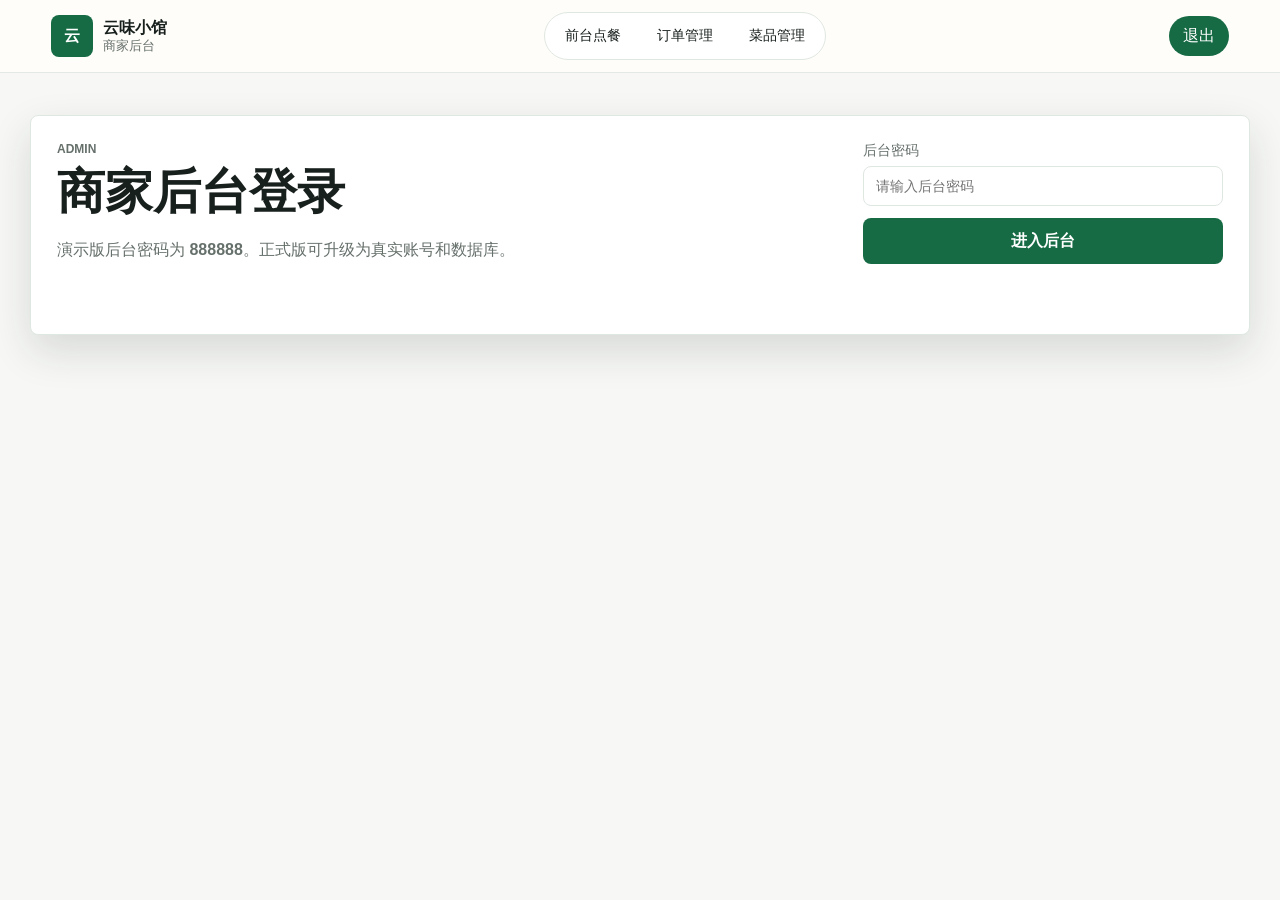
==== admin.html @ f9ddaa8b "Add merchant admin dashboard" ====
<!doctype html>
<html lang="zh-CN">
  <head>
    <meta charset="utf-8">
    <meta name="viewport" content="width=device-width, initial-scale=1">
    <title>云味小馆 - 商家后台</title>
    <link rel="stylesheet" href="styles.css">
  </head>
  <body class="admin-body">
    <header class="topbar">
      <a class="brand" href="index.html" aria-label="返回前台">
        <span class="brand-mark">云</span>
        <span>
          <strong>云味小馆</strong>
          <small>商家后台</small>
        </span>
      </a>
      <nav class="nav">
        <a href="index.html">前台点餐</a>
        <a href="#admin-orders">订单管理</a>
        <a href="#admin-dishes">菜品管理</a>
      </nav>
      <button class="cart-chip" type="button" data-admin-logout hidden>退出</button>
    </header>

    <main class="admin-shell">
      <section class="admin-login" data-login-panel>
        <div>
          <p class="eyebrow">Admin</p>
          <h1>商家后台登录</h1>
          <p class="empty">演示版后台密码为 <strong>888888</strong>。正式版可升级为真实账号和数据库。</p>
        </div>
        <form class="checkout-form" data-login-form>
          <label>
            后台密码
            <input name="password" type="password" placeholder="请输入后台密码" required>
          </label>
          <button class="submit-button" type="submit">进入后台</button>
          <p class="form-tip" data-login-tip></p>
        </form>
      </section>

      <section class="admin-dashboard" data-admin-dashboard hidden>
        <div class="section-head">
          <div>
            <p class="eyebrow">Dashboard</p>
            <h1>今日经营概览</h1>
          </div>
          <button class="ghost-button" type="button" data-reset-demo>重置演示数据</button>
        </div>

        <section class="summary-band admin-stats" aria-label="经营数据">
          <div>
            <strong data-stat-orders>0</strong>
            <span>订单数</span>
          </div>
          <div>
            <strong data-stat-revenue>¥0</strong>
            <span>订单金额</span>
          </div>
          <div>
            <strong data-stat-pending>0</strong>
            <span>待处理</span>
          </div>
          <div>
            <strong data-stat-dishes>0</strong>
            <span>上架菜品</span>
          </div>
        </section>

        <section class="admin-section" id="admin-orders">
          <div class="section-head">
            <div>
              <p class="eyebrow">Orders</p>
              <h2>订单管理</h2>
            </div>
          </div>
          <div class="admin-list" data-admin-orders></div>
        </section>

        <section class="admin-section" id="admin-dishes">
          <div class="section-head">
            <div>
              <p class="eyebrow">Menu</p>
              <h2>菜品管理</h2>
            </div>
          </div>
          <div class="admin-list" data-admin-dishes></div>
        </section>
      </section>
    </main>

    <div class="toast" role="status" aria-live="polite" data-toast></div>
    <script src="admin.js"></script>
  </body>
</html>
---- styles.css ----
:root {
  --ink: #18201d;
  --muted: #66706b;
  --line: #dfe7e1;
  --paper: #fffdfa;
  --soft: #f5f2ea;
  --green: #166b45;
  --green-dark: #0d4f34;
  --red: #b8322c;
  --gold: #d89b26;
  --shadow: 0 16px 42px rgba(31, 37, 34, 0.14);
}

* {
  box-sizing: border-box;
}

html {
  scroll-behavior: smooth;
}

body {
  margin: 0;
  color: var(--ink);
  font-family: "Microsoft YaHei", "PingFang SC", Arial, sans-serif;
  background: var(--paper);
}

button,
input,
textarea {
  font: inherit;
}

a {
  color: inherit;
  text-decoration: none;
}

.topbar {
  position: sticky;
  top: 0;
  z-index: 20;
  display: flex;
  align-items: center;
  justify-content: space-between;
  gap: 18px;
  min-height: 72px;
  padding: 12px clamp(16px, 4vw, 52px);
  border-bottom: 1px solid rgba(223, 231, 225, 0.86);
  background: rgba(255, 253, 250, 0.92);
  backdrop-filter: blur(18px);
}

.brand {
  display: inline-flex;
  align-items: center;
  gap: 10px;
  min-width: 150px;
}

.brand-mark {
  display: grid;
  width: 42px;
  height: 42px;
  place-items: center;
  border-radius: 8px;
  color: #fff;
  background: var(--green);
  font-weight: 800;
}

.brand strong,
.brand small {
  display: block;
  line-height: 1.2;
}

.brand small,
.eyebrow,
.form-tip,
.empty {
  color: var(--muted);
}

.nav {
  display: flex;
  align-items: center;
  gap: 8px;
  padding: 6px;
  border: 1px solid var(--line);
  border-radius: 999px;
  background: #fff;
}

.nav a {
  padding: 8px 14px;
  border-radius: 999px;
  font-size: 14px;
}

.nav a:hover {
  background: var(--soft);
}

.cart-chip,
.primary-link,
.submit-button,
.mobile-cart button {
  border: 0;
  color: #fff;
  background: var(--green);
  cursor: pointer;
}

.cart-chip {
  display: inline-flex;
  align-items: center;
  gap: 8px;
  min-height: 40px;
  padding: 8px 14px;
  border-radius: 999px;
}

.cart-chip strong {
  display: grid;
  min-width: 24px;
  height: 24px;
  place-items: center;
  border-radius: 999px;
  color: var(--green);
  background: #fff;
}

.hero {
  position: relative;
  min-height: min(74vh, 680px);
  overflow: hidden;
}

.hero img {
  width: 100%;
  height: min(74vh, 680px);
  min-height: 520px;
  object-fit: cover;
  display: block;
}

.hero::after {
  position: absolute;
  inset: 0;
  content: "";
  background: linear-gradient(90deg, rgba(13, 26, 19, 0.76), rgba(13, 26, 19, 0.3) 48%, rgba(13, 26, 19, 0.06));
}

.hero-overlay {
  position: absolute;
  z-index: 1;
  top: 50%;
  left: clamp(18px, 7vw, 92px);
  width: min(560px, calc(100% - 36px));
  color: #fff;
  transform: translateY(-50%);
}

.status {
  display: inline-flex;
  margin: 0 0 16px;
  padding: 8px 12px;
  border: 1px solid rgba(255, 255, 255, 0.34);
  border-radius: 999px;
  background: rgba(255, 255, 255, 0.14);
}

.hero h1 {
  margin: 0;
  font-size: clamp(36px, 6vw, 76px);
  line-height: 1.05;
}

.hero p {
  max-width: 520px;
  font-size: 18px;
  line-height: 1.7;
}

.primary-link {
  display: inline-flex;
  min-height: 48px;
  align-items: center;
  padding: 0 22px;
  border-radius: 8px;
  background: var(--red);
  font-weight: 700;
}

.summary-band {
  display: grid;
  grid-template-columns: repeat(4, minmax(0, 1fr));
  gap: 1px;
  margin: -42px auto 0;
  width: min(1120px, calc(100% - 32px));
  position: relative;
  z-index: 2;
  overflow: hidden;
  border: 1px solid var(--line);
  border-radius: 8px;
  background: var(--line);
  box-shadow: var(--shadow);
}

.summary-band div {
  padding: 20px;
  background: #fff;
}

.summary-band strong {
  display: block;
  font-size: 26px;
}

.summary-band span {
  color: var(--muted);
  font-size: 14px;
}

.layout {
  display: grid;
  grid-template-columns: minmax(0, 1fr) 380px;
  gap: 28px;
  width: min(1220px, calc(100% - 32px));
  margin: 56px auto;
  align-items: start;
}

.section-head,
.cart-head {
  display: flex;
  align-items: center;
  justify-content: space-between;
  gap: 18px;
  margin-bottom: 18px;
}

.eyebrow {
  margin: 0 0 4px;
  font-size: 12px;
  font-weight: 800;
  letter-spacing: 0;
  text-transform: uppercase;
}

h2 {
  margin: 0;
  font-size: 30px;
}

.tabs {
  display: flex;
  flex-wrap: wrap;
  gap: 8px;
}

.tab,
.ghost-button {
  min-height: 38px;
  padding: 8px 14px;
  border: 1px solid var(--line);
  border-radius: 999px;
  color: var(--ink);
  background: #fff;
  cursor: pointer;
}

.tab[aria-selected="true"] {
  color: #fff;
  border-color: var(--green);
  background: var(--green);
}

.dish-grid {
  display: grid;
  grid-template-columns: repeat(2, minmax(0, 1fr));
  gap: 16px;
}

.dish-card {
  display: grid;
  grid-template-columns: 112px minmax(0, 1fr);
  gap: 14px;
  min-height: 156px;
  padding: 12px;
  border: 1px solid var(--line);
  border-radius: 8px;
  background: #fff;
}

.dish-photo {
  display: grid;
  place-items: center;
  width: 112px;
  min-height: 132px;
  border-radius: 8px;
  color: #fff;
  background: linear-gradient(135deg, var(--green), var(--gold));
  font-size: 42px;
}

.dish-info {
  min-width: 0;
}

.dish-title {
  display: flex;
  justify-content: space-between;
  gap: 8px;
  margin-bottom: 6px;
}

.dish-title h3 {
  margin: 0;
  font-size: 18px;
}

.tag {
  flex: 0 0 auto;
  height: 24px;
  padding: 3px 8px;
  border-radius: 999px;
  color: var(--red);
  background: #fff2ef;
  font-size: 12px;
}

.dish-desc {
  min-height: 42px;
  margin: 0 0 14px;
  color: var(--muted);
  line-height: 1.5;
  font-size: 14px;
}

.dish-actions {
  display: flex;
  align-items: center;
  justify-content: space-between;
  gap: 10px;
}

.price {
  color: var(--red);
  font-size: 20px;
  font-weight: 800;
}

.add-button {
  min-width: 80px;
  min-height: 38px;
  border: 0;
  border-radius: 8px;
  color: #fff;
  background: var(--green);
  cursor: pointer;
}

.cart-panel {
  position: sticky;
  top: 96px;
  padding: 18px;
  border: 1px solid var(--line);
  border-radius: 8px;
  background: #fff;
  box-shadow: var(--shadow);
}

.cart-items {
  display: grid;
  gap: 10px;
  max-height: 280px;
  overflow: auto;
  padding-right: 2px;
}

.cart-row {
  display: grid;
  grid-template-columns: minmax(0, 1fr) auto;
  gap: 10px;
  padding: 10px;
  border-radius: 8px;
  background: var(--soft);
}

.cart-row h3 {
  margin: 0 0 4px;
  font-size: 15px;
}

.cart-row p {
  margin: 0;
  color: var(--muted);
  font-size: 13px;
}

.qty {
  display: inline-grid;
  grid-template-columns: 30px 34px 30px;
  align-items: center;
  height: 32px;
  overflow: hidden;
  border: 1px solid var(--line);
  border-radius: 999px;
  background: #fff;
}

.qty button {
  height: 32px;
  border: 0;
  background: transparent;
  cursor: pointer;
}

.qty span {
  text-align: center;
  font-weight: 700;
}

.totals {
  display: grid;
  gap: 10px;
  margin: 18px 0;
  padding-top: 14px;
  border-top: 1px solid var(--line);
}

.totals div {
  display: flex;
  justify-content: space-between;
  gap: 12px;
}

.total {
  font-size: 22px;
}

.checkout-form {
  display: grid;
  gap: 12px;
}

.checkout-form label {
  display: grid;
  gap: 6px;
  color: var(--muted);
  font-size: 14px;
}

.checkout-form input,
.checkout-form textarea {
  width: 100%;
  border: 1px solid var(--line);
  border-radius: 8px;
  padding: 11px 12px;
  color: var(--ink);
  background: #fff;
}

.checkout-form textarea {
  min-height: 74px;
  resize: vertical;
}

.submit-button {
  min-height: 46px;
  border-radius: 8px;
  font-weight: 800;
}

.submit-button:disabled {
  cursor: not-allowed;
  opacity: 0.55;
}

.orders-section {
  width: min(1220px, calc(100% - 32px));
  margin: 0 auto 72px;
}

.orders-list {
  display: grid;
  gap: 12px;
}

.order-card {
  display: grid;
  gap: 10px;
  padding: 16px;
  border: 1px solid var(--line);
  border-radius: 8px;
  background: #fff;
}

.order-card header {
  display: flex;
  justify-content: space-between;
  gap: 12px;
}

.order-card strong {
  color: var(--green);
}

.order-meta {
  display: flex;
  flex-wrap: wrap;
  gap: 8px;
  color: var(--muted);
  font-size: 14px;
}

.toast {
  position: fixed;
  right: 22px;
  bottom: 22px;
  z-index: 40;
  max-width: 320px;
  padding: 14px 16px;
  border-radius: 8px;
  color: #fff;
  background: var(--ink);
  box-shadow: var(--shadow);
  transform: translateY(120px);
  opacity: 0;
  transition: 0.22s ease;
}

.toast.is-visible {
  transform: translateY(0);
  opacity: 1;
}

.admin-body {
  background: #f7f8f5;
}

.admin-shell {
  width: min(1220px, calc(100% - 32px));
  margin: 42px auto 80px;
}

.admin-login {
  display: grid;
  grid-template-columns: minmax(0, 1fr) 360px;
  gap: 28px;
  align-items: start;
  padding: 26px;
  border: 1px solid var(--line);
  border-radius: 8px;
  background: #fff;
  box-shadow: var(--shadow);
}

.admin-login h1,
.admin-dashboard h1 {
  margin: 0 0 10px;
  font-size: clamp(30px, 4vw, 48px);
}

.admin-dashboard .summary-band {
  margin: 0 0 28px;
  width: 100%;
}

.admin-section {
  margin-top: 34px;
}

.admin-list {
  display: grid;
  gap: 12px;
}

.admin-card {
  display: grid;
  grid-template-columns: minmax(0, 1fr) auto;
  gap: 18px;
  align-items: center;
  padding: 16px;
  border: 1px solid var(--line);
  border-radius: 8px;
  background: #fff;
}

.admin-card p {
  margin: 8px 0 0;
  line-height: 1.6;
}

.admin-card-title {
  display: flex;
  flex-wrap: wrap;
  gap: 8px;
  align-items: center;
}

.pill {
  display: inline-flex;
  min-height: 24px;
  align-items: center;
  padding: 2px 9px;
  border-radius: 999px;
  color: var(--green);
  background: #e8f4ed;
  font-size: 12px;
  font-weight: 700;
}

.admin-actions {
  display: grid;
  justify-items: end;
  gap: 10px;
}

.admin-actions select {
  min-width: 118px;
  min-height: 38px;
  padding: 8px 10px;
  border: 1px solid var(--line);
  border-radius: 8px;
  background: #fff;
}

.dish-mini {
  display: flex;
  gap: 12px;
  align-items: center;
  min-width: 0;
}

.dish-mini .dish-photo {
  width: 58px;
  min-height: 58px;
  flex: 0 0 58px;
  font-size: 24px;
}

.switch {
  display: inline-flex;
  gap: 8px;
  align-items: center;
  color: var(--muted);
  font-size: 14px;
}

.switch input {
  width: 18px;
  height: 18px;
  accent-color: var(--green);
}

.mobile-cart {
  position: fixed;
  z-index: 30;
  right: 14px;
  bottom: 14px;
  left: 14px;
}

.mobile-cart button {
  display: flex;
  width: 100%;
  min-height: 54px;
  align-items: center;
  justify-content: space-between;
  padding: 0 18px;
  border-radius: 8px;
  box-shadow: var(--shadow);
}

@media (max-width: 980px) {
  .layout {
    grid-template-columns: 1fr;
  }

  .cart-panel {
    position: static;
  }

  .dish-grid {
    grid-template-columns: 1fr;
  }

  .summary-band {
    grid-template-columns: repeat(2, minmax(0, 1fr));
  }

  .mobile-cart {
    display: block;
  }

  .admin-login,
  .admin-card {
    grid-template-columns: 1fr;
  }

  .admin-actions {
    justify-items: start;
  }
}

@media (min-width: 981px) {
  .mobile-cart {
    display: none;
  }
}

@media (max-width: 640px) {
  .topbar {
    min-height: 64px;
    padding: 10px 14px;
  }

  .brand {
    min-width: 0;
  }

  .brand small,
  .nav {
    display: none;
  }

  .hero,
  .hero img {
    min-height: 560px;
  }

  .hero::after {
    background: linear-gradient(180deg, rgba(13, 26, 19, 0.42), rgba(13, 26, 19, 0.78));
  }

  .hero-overlay {
    top: auto;
    bottom: 38px;
    transform: none;
  }

  .hero p {
    font-size: 16px;
  }

  .section-head,
  .cart-head {
    align-items: flex-start;
    flex-direction: column;
  }

  .dish-card {
    grid-template-columns: 88px minmax(0, 1fr);
    min-height: 140px;
  }

  .dish-photo {
    width: 88px;
    min-height: 116px;
    font-size: 34px;
  }

  .cart-chip span {
    display: none;
  }
}
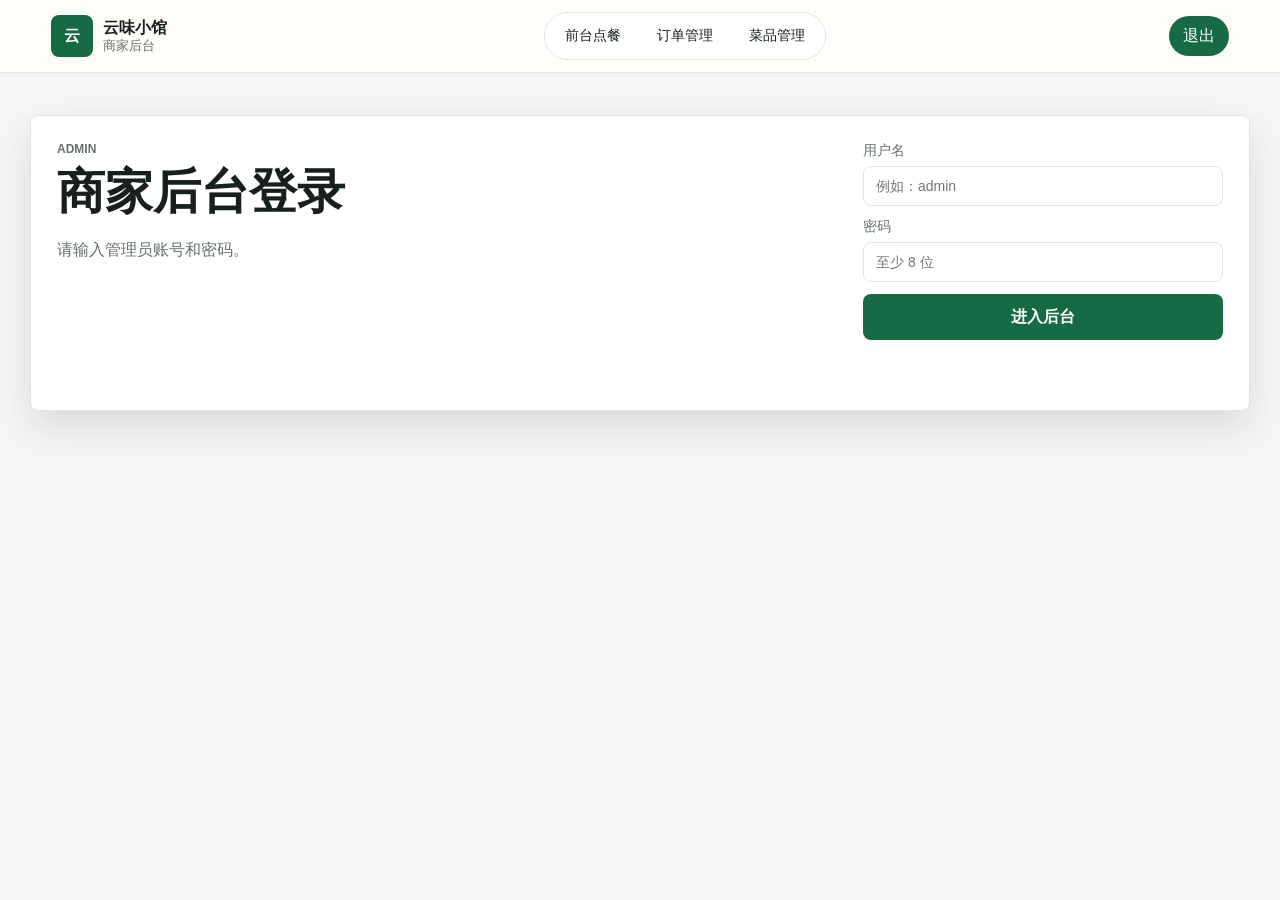
==== commit 3976bcf3: "Add secure admin authentication" ====
--- a/admin.html
+++ b/admin.html
@@ -27,15 +27,19 @@
       <section class="admin-login" data-login-panel>
         <div>
           <p class="eyebrow">Admin</p>
-          <h1>商家后台登录</h1>
-          <p class="empty">演示版后台密码为 <strong>888888</strong>。正式版可升级为真实账号和数据库。</p>
+          <h1 data-login-title>商家后台登录</h1>
+          <p class="empty" data-login-copy>请输入管理员账号和密码。首次上线时，需要先创建管理员账号。</p>
         </div>
         <form class="checkout-form" data-login-form>
           <label>
-            后台密码
-            <input name="password" type="password" placeholder="请输入后台密码" required>
+            用户名
+            <input name="username" autocomplete="username" placeholder="例如：admin" required>
           </label>
-          <button class="submit-button" type="submit">进入后台</button>
+          <label>
+            密码
+            <input name="password" type="password" autocomplete="current-password" placeholder="至少 8 位" required>
+          </label>
+          <button class="submit-button" type="submit" data-login-button>进入后台</button>
           <p class="form-tip" data-login-tip></p>
         </form>
       </section>
